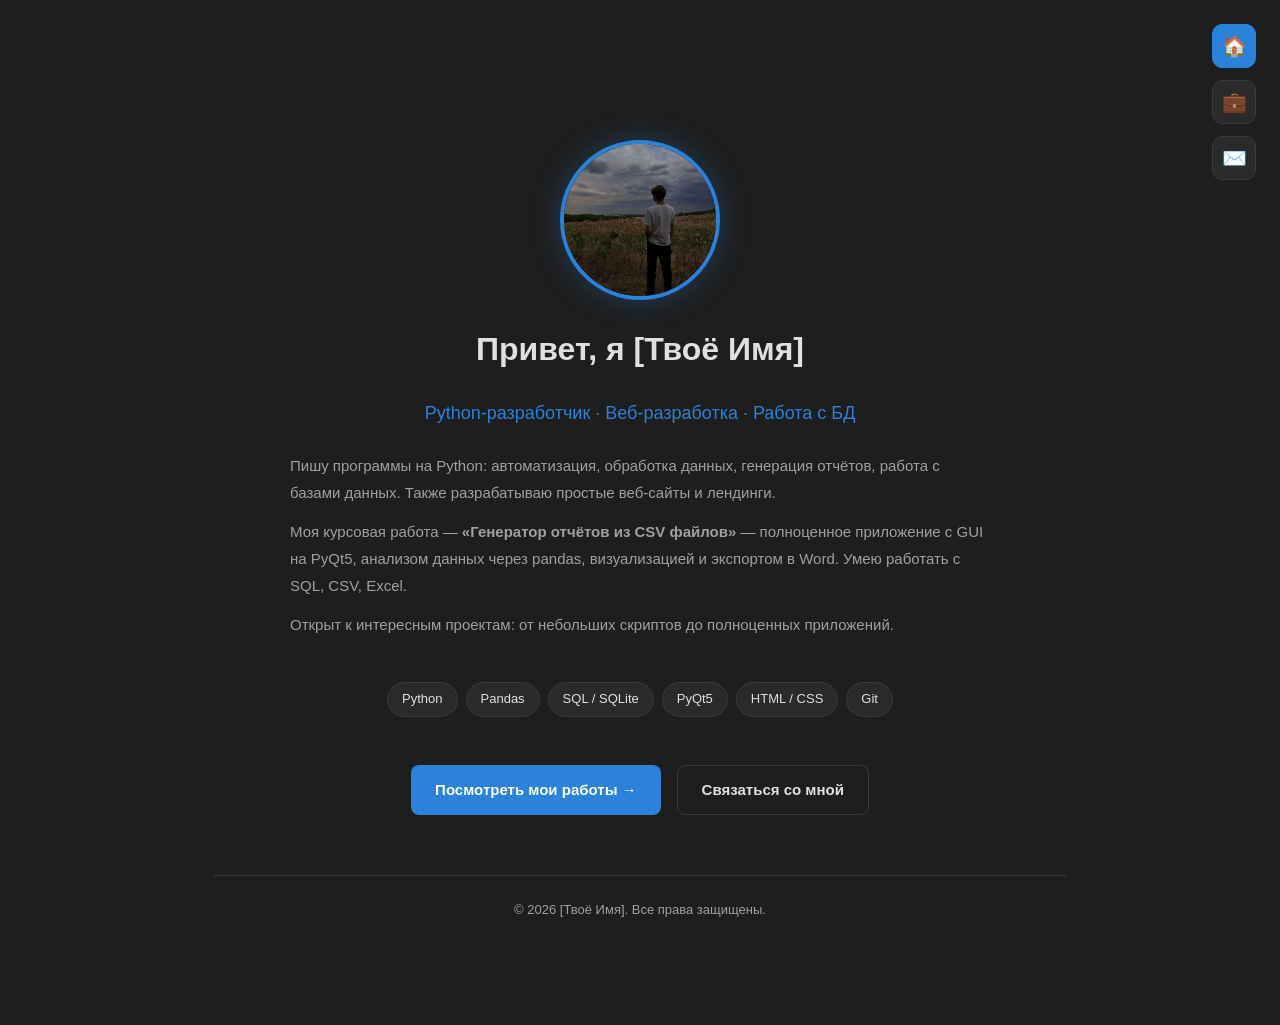
==== index.html @ 94fbabbf "Frontend: portfolio site" ====
<!DOCTYPE html>
<html lang="ru">
<head>
  <meta charset="UTF-8">
  <meta name="viewport" content="width=device-width, initial-scale=1.0">
  <title>Главная — Портфолио</title>
  <link rel="stylesheet" href="css/style.css">
</head>
<body>

  <!-- Меню -->
  <nav class="nav">
    <a href="index.html" class="nav-item active">
      <span class="nav-label">Главная</span>
      <span class="nav-icon">🏠</span>
    </a>
    <a href="works.html" class="nav-item">
      <span class="nav-label">Работы</span>
      <span class="nav-icon">💼</span>
    </a>
    <a href="contact.html" class="nav-item">
      <span class="nav-label">Связаться</span>
      <span class="nav-icon">✉️</span>
    </a>
  </nav>

  <main class="container">
    <section class="hero">
      <img src="images/avatar.jpg" alt="Моё фото" class="avatar">
      <h1>Привет, я [Твоё Имя]</h1>
      <p class="subtitle">Python-разработчик · Веб-разработка · Работа с БД</p>

      <div class="about-text">
        <p>Пишу программы на Python: автоматизация, обработка данных, генерация отчётов, работа с базами данных. Также разрабатываю простые веб-сайты и лендинги.</p>
        <p>Моя курсовая работа — <strong>«Генератор отчётов из CSV файлов»</strong> — полноценное приложение с GUI на PyQt5, анализом данных через pandas, визуализацией и экспортом в Word. Умею работать с SQL, CSV, Excel.</p>
        <p>Открыт к интересным проектам: от небольших скриптов до полноценных приложений.</p>
      </div>

      <div class="skills">
        <span class="skill-tag">Python</span>
        <span class="skill-tag">Pandas</span>
        <span class="skill-tag">SQL / SQLite</span>
        <span class="skill-tag">PyQt5</span>
        <span class="skill-tag">HTML / CSS</span>
        <span class="skill-tag">Git</span>
      </div>

      <div class="buttons">
        <a href="works.html" class="btn btn-primary">Посмотреть мои работы →</a>
        <a href="contact.html" class="btn btn-outline">Связаться со мной</a>
      </div>
    </section>

    <footer>© 2026 [Твоё Имя]. Все права защищены.</footer>
  </main>

</body>
</html>
---- css/style.css ----
/* css/style.css */
* {
  margin: 0;
  padding: 0;
  box-sizing: border-box;
}

:root {
  --bg: #1e1e1e;
  --bg-card: #2a2a2a;
  --text: #e0e0e0;
  --text-muted: #a0a0a0;
  --accent: #2a82da;
  --accent-hover: #3a92ea;
  --border: #3a3a3a;
}

body {
  font-family: 'Segoe UI', Arial, sans-serif;
  background: var(--bg);
  color: var(--text);
  line-height: 1.6;
  min-height: 100vh;
}

/* === Меню справа сверху === */
.nav {
  position: fixed;
  top: 24px;
  right: 24px;
  display: flex;
  flex-direction: column;
  gap: 12px;
  z-index: 100;
}

.nav-item {
  display: flex;
  align-items: center;
  justify-content: flex-end;
  gap: 0;
  text-decoration: none;
  color: var(--text);
  cursor: pointer;
  transition: gap 0.3s ease;
}

/* При наведении — иконка отодвигается влево, появляется текст */
.nav-item:hover {
  gap: 10px;
}

.nav-item .nav-label {
  opacity: 0;
  transform: translateX(10px);
  transition: opacity 0.3s ease, transform 0.3s ease;
  font-size: 14px;
  white-space: nowrap;
  background: var(--bg-card);
  padding: 4px 10px;
  border-radius: 6px;
  border: 1px solid var(--border);
}

.nav-item:hover .nav-label {
  opacity: 1;
  transform: translateX(0);
}

.nav-icon {
  width: 44px;
  height: 44px;
  display: flex;
  align-items: center;
  justify-content: center;
  background: var(--bg-card);
  border: 1px solid var(--border);
  border-radius: 10px;
  font-size: 20px;
  transition: background 0.3s ease, border-color 0.3s ease;
  flex-shrink: 0;
}

.nav-item:hover .nav-icon {
  background: var(--accent);
  border-color: var(--accent);
}

.nav-item.active .nav-icon {
  background: var(--accent);
  border-color: var(--accent);
}

/* === Контент === */
.container {
  max-width: 900px;
  margin: 0 auto;
  padding: 100px 24px 80px;
}

/* Главная */
.hero {
  display: flex;
  flex-direction: column;
  align-items: center;
  text-align: center;
  gap: 24px;
  padding-top: 40px;
}

.avatar {
  width: 160px;
  height: 160px;
  border-radius: 50%;
  object-fit: cover;
  border: 4px solid var(--accent);
  box-shadow: 0 0 30px rgba(42, 130, 218, 0.3);
}

.hero h1 {
  font-size: 32px;
  font-weight: 700;
}

.hero .subtitle {
  font-size: 18px;
  color: var(--accent);
  font-weight: 500;
}

.about-text {
  max-width: 700px;
  text-align: left;
  color: var(--text-muted);
  font-size: 15px;
  line-height: 1.8;
}

.about-text p {
  margin-bottom: 12px;
}

.skills {
  display: flex;
  flex-wrap: wrap;
  gap: 8px;
  justify-content: center;
  margin-top: 8px;
}

.skill-tag {
  background: var(--bg-card);
  border: 1px solid var(--border);
  padding: 6px 14px;
  border-radius: 20px;
  font-size: 13px;
  color: var(--text);
}

/* Кнопки */
.buttons {
  display: flex;
  gap: 16px;
  flex-wrap: wrap;
  justify-content: center;
  margin-top: 24px;
}

.btn {
  display: inline-flex;
  align-items: center;
  gap: 8px;
  padding: 12px 24px;
  border-radius: 8px;
  text-decoration: none;
  font-weight: 600;
  font-size: 15px;
  border: none;
  cursor: pointer;
  transition: transform 0.2s ease, background 0.3s ease, box-shadow 0.3s ease;
}

.btn-primary {
  background: var(--accent);
  color: white;
}

.btn-primary:hover {
  background: var(--accent-hover);
  transform: translateY(-2px);
  box-shadow: 0 8px 20px rgba(42, 130, 218, 0.3);
}

.btn-outline {
  background: transparent;
  color: var(--text);
  border: 1px solid var(--border);
}

.btn-outline:hover {
  border-color: var(--accent);
  color: var(--accent);
  transform: translateY(-2px);
}

/* === Работы === */
.page-title {
  font-size: 28px;
  margin-bottom: 8px;
}

.page-subtitle {
  color: var(--text-muted);
  margin-bottom: 32px;
}

.projects {
  display: grid;
  grid-template-columns: 1fr;
  gap: 24px;
}

.project-card {
  background: var(--bg-card);
  border: 1px solid var(--border);
  border-radius: 12px;
  padding: 24px;
  transition: transform 0.2s ease, border-color 0.3s ease;
}

.project-card:hover {
  transform: translateY(-4px);
  border-color: var(--accent);
}

.project-card h3 {
  font-size: 20px;
  margin-bottom: 8px;
}

.project-card .project-desc {
  color: var(--text-muted);
  font-size: 14px;
  margin-bottom: 16px;
}

.project-tech {
  display: flex;
  flex-wrap: wrap;
  gap: 6px;
  margin-bottom: 16px;
}

.tech-tag {
  background: rgba(42, 130, 218, 0.15);
  color: var(--accent);
  padding: 4px 10px;
  border-radius: 6px;
  font-size: 12px;
  font-weight: 500;
}

.project-links {
  display: flex;
  gap: 12px;
  flex-wrap: wrap;
}

.project-links .btn {
  padding: 8px 16px;
  font-size: 13px;
}

.project-image {
  width: 100%;
  border-radius: 8px;
  margin-bottom: 16px;
  border: 1px solid var(--border);
}

/* === Контакты === */
.contact-form {
  background: var(--bg-card);
  border: 1px solid var(--border);
  border-radius: 12px;
  padding: 32px;
  max-width: 600px;
  margin: 0 auto;
}

.form-group {
  margin-bottom: 20px;
}

.form-group label {
  display: block;
  margin-bottom: 8px;
  font-size: 14px;
  color: var(--text);
  font-weight: 500;
}

.form-group input,
.form-group select,
.form-group textarea {
  width: 100%;
  padding: 12px 14px;
  background: var(--bg);
  border: 1px solid var(--border);
  border-radius: 8px;
  color: var(--text);
  font-size: 14px;
  font-family: inherit;
  transition: border-color 0.3s ease;
}

.form-group input:focus,
.form-group select:focus,
.form-group textarea:focus {
  outline: none;
  border-color: var(--accent);
}

.form-group textarea {
  resize: vertical;
  min-height: 120px;
}

.form-group select {
  cursor: pointer;
}

.form-note {
  font-size: 13px;
  color: var(--text-muted);
  margin-top: 16px;
  text-align: center;
}

/* Уведомление */
.toast {
  position: fixed;
  bottom: 24px;
  left: 50%;
  transform: translateX(-50%) translateY(100px);
  background: var(--accent);
  color: white;
  padding: 14px 24px;
  border-radius: 8px;
  font-size: 14px;
  font-weight: 500;
  opacity: 0;
  transition: all 0.4s ease;
  z-index: 200;
}

.toast.show {
  transform: translateX(-50%) translateY(0);
  opacity: 1;
}

/* Футер */
footer {
  text-align: center;
  padding: 24px;
  color: var(--text-muted);
  font-size: 13px;
  border-top: 1px solid var(--border);
  margin-top: 60px;
}

/* Адаптив */
@media (max-width: 600px) {
  .nav {
    top: 12px;
    right: 12px;
    flex-direction: row;
  }
  .nav-item:hover {
    gap: 0;
  }
  .nav-item .nav-label {
    display: none;
  }
  .container {
    padding: 80px 16px 60px;
  }
  .hero h1 { font-size: 24px; }
  .avatar { width: 120px; height: 120px; }
}
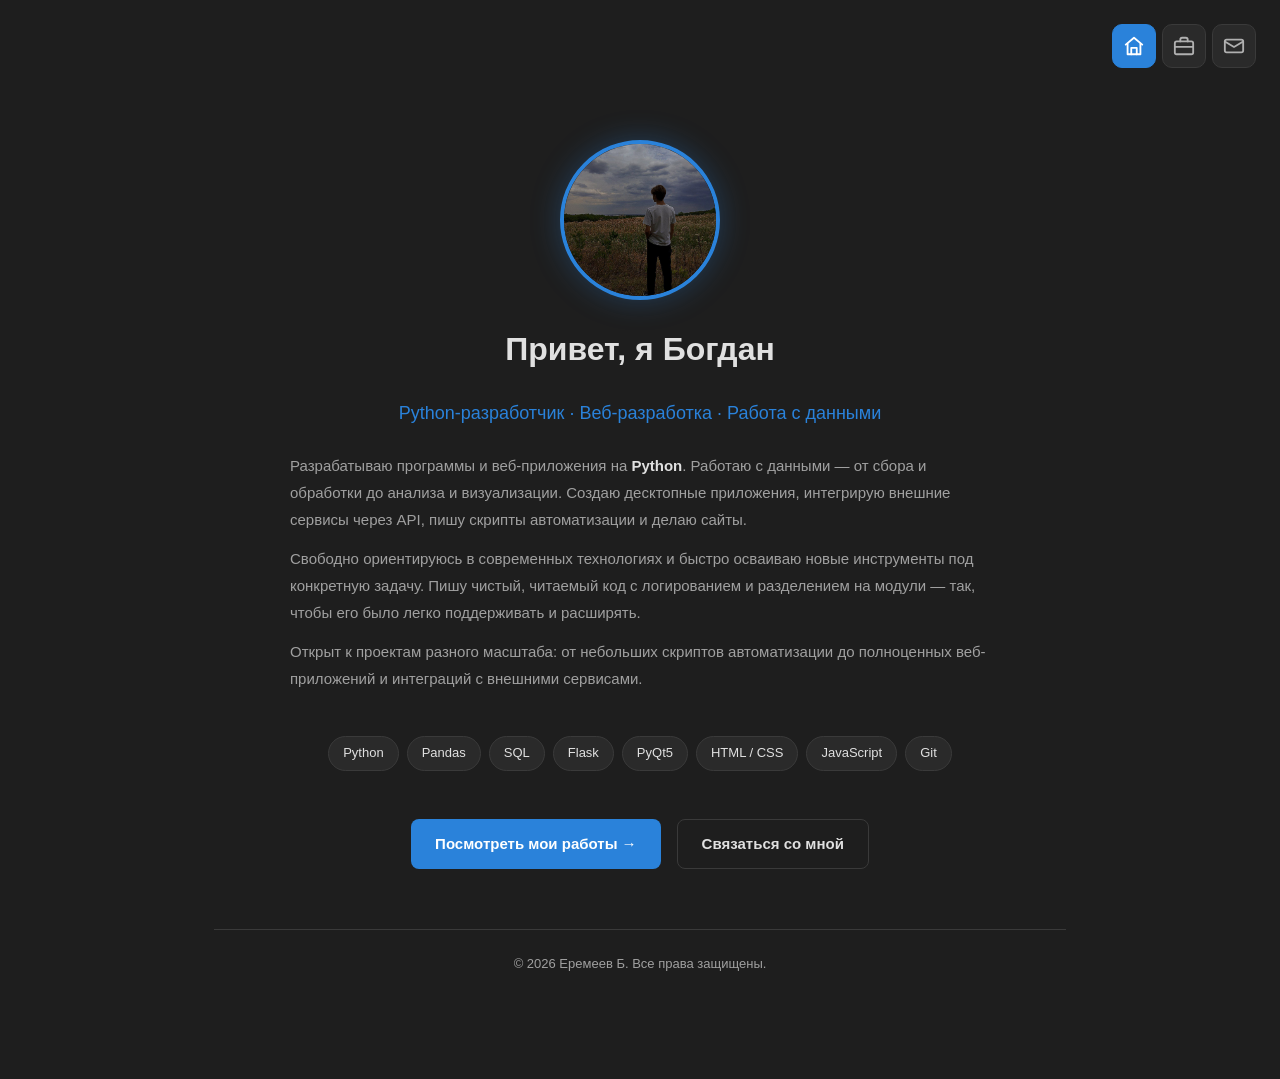
==== commit e3af3cba: "Update works layout: horizontal cards, remove excel screenshot, fix nav" ====
--- a/index.html
+++ b/index.html
@@ -8,40 +8,58 @@
 </head>
 <body>
 
-  <!-- Меню -->
   <nav class="nav">
     <a href="index.html" class="nav-item active">
+      <span class="nav-icon">
+        <svg viewBox="0 0 24 24" xmlns="http://www.w3.org/2000/svg">
+          <path d="M3 10.5L12 3l9 7.5"/>
+          <path d="M5 9.5V21h14V9.5"/>
+          <path d="M9 21V14h6v7"/>
+        </svg>
+      </span>
       <span class="nav-label">Главная</span>
-      <span class="nav-icon">🏠</span>
     </a>
     <a href="works.html" class="nav-item">
+      <span class="nav-icon">
+        <svg viewBox="0 0 24 24" xmlns="http://www.w3.org/2000/svg">
+          <rect x="2" y="7" width="20" height="14" rx="2"/>
+          <path d="M8 7V5a2 2 0 0 1 2-2h4a2 2 0 0 1 2 2v2"/>
+          <path d="M2 13h20"/>
+        </svg>
+      </span>
       <span class="nav-label">Работы</span>
-      <span class="nav-icon">💼</span>
     </a>
     <a href="contact.html" class="nav-item">
+      <span class="nav-icon">
+        <svg viewBox="0 0 24 24" xmlns="http://www.w3.org/2000/svg">
+          <rect x="2" y="5" width="20" height="14" rx="2"/>
+          <path d="M2 7l10 6 10-6"/>
+        </svg>
+      </span>
       <span class="nav-label">Связаться</span>
-      <span class="nav-icon">✉️</span>
     </a>
   </nav>
 
   <main class="container">
     <section class="hero">
       <img src="images/avatar.jpg" alt="Моё фото" class="avatar">
-      <h1>Привет, я [Твоё Имя]</h1>
-      <p class="subtitle">Python-разработчик · Веб-разработка · Работа с БД</p>
+      <h1>Привет, я Богдан</h1>
+      <p class="subtitle">Python-разработчик · Веб-разработка · Работа с данными</p>
 
       <div class="about-text">
-        <p>Пишу программы на Python: автоматизация, обработка данных, генерация отчётов, работа с базами данных. Также разрабатываю простые веб-сайты и лендинги.</p>
-        <p>Моя курсовая работа — <strong>«Генератор отчётов из CSV файлов»</strong> — полноценное приложение с GUI на PyQt5, анализом данных через pandas, визуализацией и экспортом в Word. Умею работать с SQL, CSV, Excel.</p>
-        <p>Открыт к интересным проектам: от небольших скриптов до полноценных приложений.</p>
+        <p>Разрабатываю программы и веб-приложения на <strong>Python</strong>. Работаю с данными — от сбора и обработки до анализа и визуализации. Создаю десктопные приложения, интегрирую внешние сервисы через API, пишу скрипты автоматизации и делаю сайты.</p>
+        <p>Свободно ориентируюсь в современных технологиях и быстро осваиваю новые инструменты под конкретную задачу. Пишу чистый, читаемый код с логированием и разделением на модули — так, чтобы его было легко поддерживать и расширять.</p>
+        <p>Открыт к проектам разного масштаба: от небольших скриптов автоматизации до полноценных веб-приложений и интеграций с внешними сервисами.</p>
       </div>
 
       <div class="skills">
         <span class="skill-tag">Python</span>
         <span class="skill-tag">Pandas</span>
-        <span class="skill-tag">SQL / SQLite</span>
+        <span class="skill-tag">SQL</span>
+        <span class="skill-tag">Flask</span>
         <span class="skill-tag">PyQt5</span>
         <span class="skill-tag">HTML / CSS</span>
+        <span class="skill-tag">JavaScript</span>
         <span class="skill-tag">Git</span>
       </div>
 
@@ -51,7 +69,7 @@
       </div>
     </section>
 
-    <footer>© 2026 [Твоё Имя]. Все права защищены.</footer>
+    <footer>© 2026 Еремеев Б. Все права защищены.</footer>
   </main>
 
 </body>
--- a/css/style.css
+++ b/css/style.css
@@ -29,42 +29,44 @@
   top: 24px;
   right: 24px;
   display: flex;
+  flex-direction: row;
+  gap: 6px;
+  z-index: 100;
+}
+
+.nav-item {
+  position: relative;
+  display: flex;
   flex-direction: column;
-  gap: 12px;
-  z-index: 100;
-}
-
-.nav-item {
-  display: flex;
   align-items: center;
-  justify-content: flex-end;
-  gap: 0;
+  justify-content: center;
   text-decoration: none;
   color: var(--text);
   cursor: pointer;
-  transition: gap 0.3s ease;
-}
-
-/* При наведении — иконка отодвигается влево, появляется текст */
-.nav-item:hover {
-  gap: 10px;
-}
-
+}
+
+/* Текст снизу от иконки */
 .nav-item .nav-label {
-  opacity: 0;
-  transform: translateX(10px);
-  transition: opacity 0.3s ease, transform 0.3s ease;
-  font-size: 14px;
+  position: absolute;
+  top: 100%;
+  left: 50%;
+  transform: translate(-50%, -6px);
+  margin-top: 8px;
+  font-size: 12px;
   white-space: nowrap;
   background: var(--bg-card);
   padding: 4px 10px;
   border-radius: 6px;
   border: 1px solid var(--border);
+  color: var(--text);
+  opacity: 0;
+  pointer-events: none;
+  transition: opacity 0.3s ease, transform 0.3s ease;
 }
 
 .nav-item:hover .nav-label {
   opacity: 1;
-  transform: translateX(0);
+  transform: translate(-50%, 0);
 }
 
 .nav-icon {
@@ -76,19 +78,31 @@
   background: var(--bg-card);
   border: 1px solid var(--border);
   border-radius: 10px;
-  font-size: 20px;
-  transition: background 0.3s ease, border-color 0.3s ease;
+  transition: background 0.3s ease, border-color 0.3s ease, color 0.3s ease;
   flex-shrink: 0;
+  color: #b0b0b0;
+}
+
+.nav-icon svg {
+  width: 22px;
+  height: 22px;
+  stroke: currentColor;
+  fill: none;
+  stroke-width: 2;
+  stroke-linecap: round;
+  stroke-linejoin: round;
 }
 
 .nav-item:hover .nav-icon {
   background: var(--accent);
   border-color: var(--accent);
+  color: #ffffff;
 }
 
 .nav-item.active .nav-icon {
   background: var(--accent);
   border-color: var(--accent);
+  color: #ffffff;
 }
 
 /* === Контент === */
@@ -138,6 +152,10 @@
 
 .about-text p {
   margin-bottom: 12px;
+}
+
+.about-text strong {
+  color: var(--text);
 }
 
 .skills {
@@ -224,13 +242,43 @@
   background: var(--bg-card);
   border: 1px solid var(--border);
   border-radius: 12px;
-  padding: 24px;
+  overflow: hidden;
   transition: transform 0.2s ease, border-color 0.3s ease;
 }
 
 .project-card:hover {
   transform: translateY(-4px);
   border-color: var(--accent);
+}
+
+/* Горизонтальная раскладка: слева скрин, справа текст */
+.project-layout {
+  display: flex;
+  gap: 20px;
+  padding: 20px;
+  align-items: flex-start;
+}
+
+.project-image-col {
+  flex: 0 0 320px;
+  max-width: 320px;
+}
+
+.project-main-image {
+  width: 100%;
+  height: 200px;
+  object-fit: cover;
+  border-radius: 8px;
+  border: 1px solid var(--border);
+  background: #181818;
+  display: block;
+}
+
+.project-body {
+  flex: 1;
+  display: flex;
+  flex-direction: column;
+  padding: 0;
 }
 
 .project-card h3 {
@@ -264,6 +312,7 @@
   display: flex;
   gap: 12px;
   flex-wrap: wrap;
+  margin-top: auto;
 }
 
 .project-links .btn {
@@ -271,11 +320,78 @@
   font-size: 13px;
 }
 
-.project-image {
+/* Развёрнутая часть проекта */
+.project-details {
+  max-height: 0;
+  overflow: hidden;
+  transition: max-height 0.5s ease;
+}
+
+.project-details.expanded {
+  max-height: 2000px;
+}
+
+.project-details-inner {
+  padding: 16px 24px 24px;
+  border-top: 1px solid var(--border);
+  margin-top: 0;
+}
+
+.project-details-inner h4 {
+  font-size: 16px;
+  margin-bottom: 12px;
+  color: var(--accent);
+  margin-top: 16px;
+}
+
+.project-details-inner h4:first-child {
+  margin-top: 0;
+}
+
+.project-details-inner p {
+  color: var(--text-muted);
+  font-size: 14px;
+  margin-bottom: 16px;
+}
+
+.gallery {
+  display: grid;
+  grid-template-columns: repeat(auto-fit, minmax(200px, 1fr));
+  gap: 12px;
+  margin-top: 12px;
+}
+
+.gallery img {
   width: 100%;
+  height: 160px;
+  object-fit: cover;
   border-radius: 8px;
-  margin-bottom: 16px;
-  border: 1px solid var(--border);
+  border: 1px solid var(--border);
+  cursor: pointer;
+  transition: transform 0.2s ease, border-color 0.3s ease;
+}
+
+.gallery img:hover {
+  transform: scale(1.03);
+  border-color: var(--accent);
+}
+
+/* Карточка проекта без картинки (вертикальная) */
+.project-card--no-image .project-body {
+  padding: 24px;
+}
+
+.project-card--no-image h3 {
+  margin-bottom: 12px;
+}
+
+.project-details-inner code {
+  background: #181818;
+  color: var(--accent);
+  padding: 2px 6px;
+  border-radius: 4px;
+  font-family: 'Consolas', monospace;
+  font-size: 13px;
 }
 
 /* === Контакты === */
@@ -352,6 +468,7 @@
   opacity: 0;
   transition: all 0.4s ease;
   z-index: 200;
+  pointer-events: none;
 }
 
 .toast.show {
@@ -369,15 +486,27 @@
   margin-top: 60px;
 }
 
-/* Адаптив */
+/* === Адаптив === */
+@media (max-width: 700px) {
+  .project-layout {
+    flex-direction: column;
+  }
+  .project-image-col {
+    flex: 0 0 auto;
+    max-width: 100%;
+    width: 100%;
+  }
+  .project-main-image {
+    height: 200px;
+  }
+}
+
 @media (max-width: 600px) {
   .nav {
     top: 12px;
     right: 12px;
     flex-direction: row;
-  }
-  .nav-item:hover {
-    gap: 0;
+    gap: 6px;
   }
   .nav-item .nav-label {
     display: none;
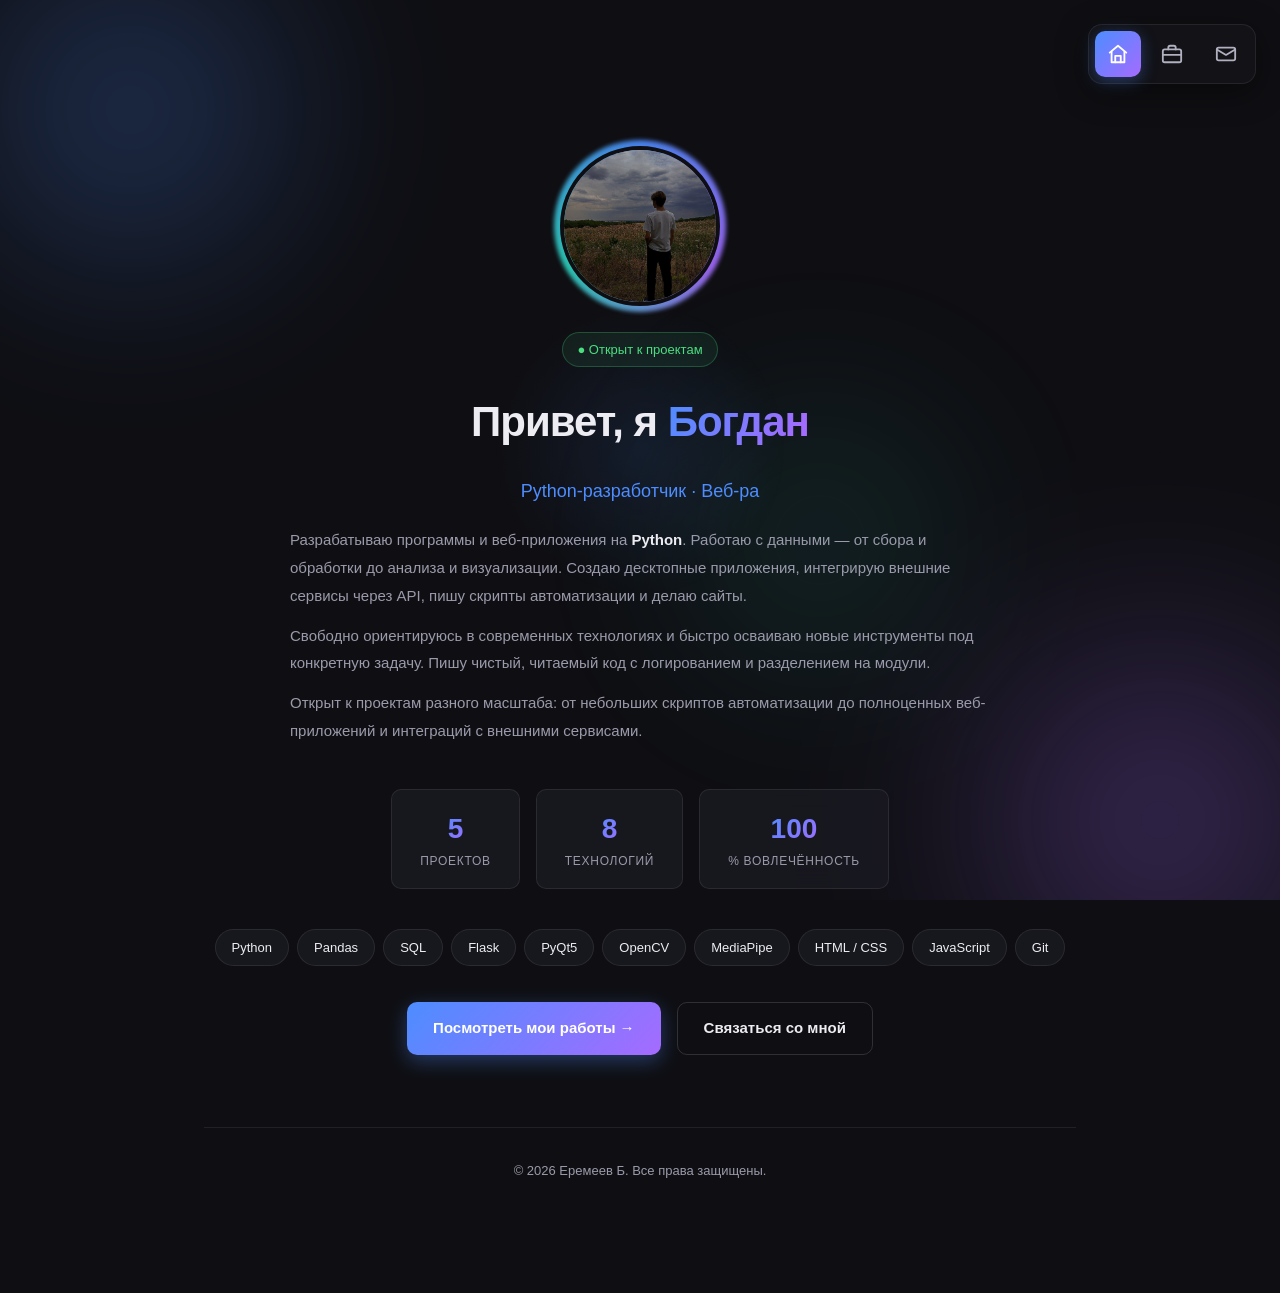
==== commit 248af0e6: "feat: редизайн сайта + проект Gesture App + картинки проектов 1:1" ====
--- a/index.html
+++ b/index.html
@@ -3,10 +3,21 @@
 <head>
   <meta charset="UTF-8">
   <meta name="viewport" content="width=device-width, initial-scale=1.0">
+  <meta name="description" content="Портфолио Богдана — Python-разработчик, веб и данные">
   <title>Главная — Портфолио</title>
   <link rel="stylesheet" href="css/style.css">
 </head>
 <body>
+
+  <!-- Анимированный фон -->
+  <div class="bg-orbs">
+    <span class="orb orb-1"></span>
+    <span class="orb orb-2"></span>
+    <span class="orb orb-3"></span>
+  </div>
+
+  <!-- Свечение за курсором -->
+  <div class="cursor-glow" id="cursorGlow"></div>
 
   <nav class="nav">
     <a href="index.html" class="nav-item active">
@@ -41,15 +52,35 @@
   </nav>
 
   <main class="container">
-    <section class="hero">
-      <img src="images/avatar.jpg" alt="Моё фото" class="avatar">
-      <h1>Привет, я Богдан</h1>
-      <p class="subtitle">Python-разработчик · Веб-разработка · Работа с данными</p>
+
+    <section class="hero reveal">
+      <div class="avatar-wrap">
+        <div class="avatar-ring"></div>
+        <img src="images/avatar.jpg" alt="Моё фото" class="avatar">
+      </div>
+      <span class="hero-badge">● Открыт к проектам</span>
+      <h1 class="hero-title">Привет, я <span class="gradient-text">Богдан</span></h1>
+      <p class="subtitle" id="typewriter" data-text="Python-разработчик · Веб-разработка · Работа с данными"></p>
 
       <div class="about-text">
         <p>Разрабатываю программы и веб-приложения на <strong>Python</strong>. Работаю с данными — от сбора и обработки до анализа и визуализации. Создаю десктопные приложения, интегрирую внешние сервисы через API, пишу скрипты автоматизации и делаю сайты.</p>
-        <p>Свободно ориентируюсь в современных технологиях и быстро осваиваю новые инструменты под конкретную задачу. Пишу чистый, читаемый код с логированием и разделением на модули — так, чтобы его было легко поддерживать и расширять.</p>
+        <p>Свободно ориентируюсь в современных технологиях и быстро осваиваю новые инструменты под конкретную задачу. Пишу чистый, читаемый код с логированием и разделением на модули.</p>
         <p>Открыт к проектам разного масштаба: от небольших скриптов автоматизации до полноценных веб-приложений и интеграций с внешними сервисами.</p>
+      </div>
+
+      <div class="stats">
+        <div class="stat">
+          <span class="stat-num" data-count="5">0</span>
+          <span class="stat-label">проектов</span>
+        </div>
+        <div class="stat">
+          <span class="stat-num" data-count="8">0</span>
+          <span class="stat-label">технологий</span>
+        </div>
+        <div class="stat">
+          <span class="stat-num" data-count="100">0</span>
+          <span class="stat-label">% вовлечённость</span>
+        </div>
       </div>
 
       <div class="skills">
@@ -58,6 +89,8 @@
         <span class="skill-tag">SQL</span>
         <span class="skill-tag">Flask</span>
         <span class="skill-tag">PyQt5</span>
+        <span class="skill-tag">OpenCV</span>
+        <span class="skill-tag">MediaPipe</span>
         <span class="skill-tag">HTML / CSS</span>
         <span class="skill-tag">JavaScript</span>
         <span class="skill-tag">Git</span>
@@ -72,5 +105,8 @@
     <footer>© 2026 Еремеев Б. Все права защищены.</footer>
   </main>
 
+  <button class="to-top" id="toTop" aria-label="Наверх">↑</button>
+
+  <script src="js/main.js"></script>
 </body>
 </html>
--- a/css/style.css
+++ b/css/style.css
@@ -1,4 +1,4 @@
-/* css/style.css */
+/* === Базовые стили === */
 * {
   margin: 0;
   padding: 0;
@@ -6,22 +6,91 @@
 }
 
 :root {
-  --bg: #1e1e1e;
-  --bg-card: #2a2a2a;
-  --text: #e0e0e0;
-  --text-muted: #a0a0a0;
-  --accent: #2a82da;
-  --accent-hover: #3a92ea;
-  --border: #3a3a3a;
-}
+  --bg: #0f0f13;
+  --bg-soft: #16161c;
+  --bg-card: rgba(28, 28, 36, 0.7);
+  --bg-card-solid: #1c1c24;
+  --text: #ececf2;
+  --text-muted: #9a9aab;
+  --accent: #4d8dff;
+  --accent-2: #a56bff;
+  --accent-hover: #6a9dff;
+  --border: rgba(255, 255, 255, 0.08);
+  --border-strong: rgba(255, 255, 255, 0.14);
+  --glow: rgba(77, 141, 255, 0.35);
+  --radius: 16px;
+  --radius-sm: 10px;
+  --shadow: 0 8px 32px rgba(0, 0, 0, 0.45);
+  --shadow-hover: 0 20px 48px rgba(0, 0, 0, 0.6);
+  --transition: 0.3s cubic-bezier(0.2, 0.8, 0.2, 1);
+}
+
+html { scroll-behavior: smooth; }
 
 body {
-  font-family: 'Segoe UI', Arial, sans-serif;
+  font-family: 'Segoe UI', 'Inter', Arial, sans-serif;
   background: var(--bg);
   color: var(--text);
-  line-height: 1.6;
+  line-height: 1.65;
   min-height: 100vh;
-}
+  overflow-x: hidden;
+  position: relative;
+  -webkit-font-smoothing: antialiased;
+}
+
+::selection { background: var(--accent); color: #fff; }
+
+/* === Анимированные фоновые блики === */
+.bg-orbs {
+  position: fixed;
+  inset: 0;
+  pointer-events: none;
+  z-index: 0;
+  overflow: hidden;
+}
+.orb {
+  position: absolute;
+  border-radius: 50%;
+  filter: blur(90px);
+  opacity: 0.35;
+  animation: float 18s ease-in-out infinite;
+}
+.orb-1 {
+  width: 460px; height: 460px;
+  background: radial-gradient(circle, var(--accent), transparent 70%);
+  top: -120px; left: -100px;
+}
+.orb-2 {
+  width: 520px; height: 520px;
+  background: radial-gradient(circle, var(--accent-2), transparent 70%);
+  bottom: -180px; right: -140px;
+  animation-delay: -6s;
+}
+.orb-3 {
+  width: 360px; height: 360px;
+  background: radial-gradient(circle, #2dd4bf, transparent 70%);
+  top: 40%; left: 50%;
+  opacity: 0.18;
+  animation-delay: -12s;
+}
+@keyframes float {
+  0%, 100% { transform: translate(0, 0) scale(1); }
+  33% { transform: translate(40px, -30px) scale(1.08); }
+  66% { transform: translate(-30px, 30px) scale(0.95); }
+}
+
+/* === Свечение за курсором === */
+.cursor-glow {
+  position: fixed;
+  width: 320px; height: 320px;
+  border-radius: 50%;
+  background: radial-gradient(circle, rgba(77, 141, 255, 0.10), transparent 65%);
+  pointer-events: none;
+  transform: translate(-50%, -50%);
+  transition: opacity 0.3s ease;
+  z-index: 1;
+}
+@media (pointer: coarse) { .cursor-glow { display: none; } }
 
 /* === Меню справа сверху === */
 .nav {
@@ -30,14 +99,20 @@
   right: 24px;
   display: flex;
   flex-direction: row;
-  gap: 6px;
+  gap: 8px;
   z-index: 100;
+  padding: 6px;
+  background: rgba(22, 22, 28, 0.55);
+  backdrop-filter: blur(16px);
+  -webkit-backdrop-filter: blur(16px);
+  border: 1px solid var(--border);
+  border-radius: 14px;
+  box-shadow: var(--shadow);
 }
 
 .nav-item {
   position: relative;
   display: flex;
-  flex-direction: column;
   align-items: center;
   justify-content: center;
   text-decoration: none;
@@ -45,7 +120,6 @@
   cursor: pointer;
 }
 
-/* Текст снизу от иконки */
 .nav-item .nav-label {
   position: absolute;
   top: 100%;
@@ -54,7 +128,7 @@
   margin-top: 8px;
   font-size: 12px;
   white-space: nowrap;
-  background: var(--bg-card);
+  background: var(--bg-card-solid);
   padding: 4px 10px;
   border-radius: 6px;
   border: 1px solid var(--border);
@@ -70,17 +144,15 @@
 }
 
 .nav-icon {
-  width: 44px;
-  height: 44px;
+  width: 46px;
+  height: 46px;
   display: flex;
   align-items: center;
   justify-content: center;
-  background: var(--bg-card);
-  border: 1px solid var(--border);
+  background: transparent;
   border-radius: 10px;
-  transition: background 0.3s ease, border-color 0.3s ease, color 0.3s ease;
-  flex-shrink: 0;
-  color: #b0b0b0;
+  transition: background var(--transition), color var(--transition), transform var(--transition);
+  color: #b0b0c0;
 }
 
 .nav-icon svg {
@@ -94,52 +166,106 @@
 }
 
 .nav-item:hover .nav-icon {
-  background: var(--accent);
-  border-color: var(--accent);
+  background: rgba(77, 141, 255, 0.14);
+  color: #fff;
+  transform: translateY(-1px);
+}
+
+.nav-item.active .nav-icon {
+  background: linear-gradient(135deg, var(--accent), var(--accent-2));
   color: #ffffff;
-}
-
-.nav-item.active .nav-icon {
-  background: var(--accent);
-  border-color: var(--accent);
-  color: #ffffff;
-}
-
-/* === Контент === */
+  box-shadow: 0 4px 16px var(--glow);
+}
+
+/* === Контейнер === */
 .container {
-  max-width: 900px;
+  position: relative;
+  z-index: 2;
+  max-width: 920px;
   margin: 0 auto;
-  padding: 100px 24px 80px;
-}
-
-/* Главная */
+  padding: 120px 24px 80px;
+}
+
+/* === Hero === */
 .hero {
   display: flex;
   flex-direction: column;
   align-items: center;
   text-align: center;
-  gap: 24px;
-  padding-top: 40px;
-}
+  gap: 20px;
+  padding-top: 20px;
+}
+
+.avatar-wrap {
+  position: relative;
+  width: 172px;
+  height: 172px;
+  display: flex;
+  align-items: center;
+  justify-content: center;
+}
+.avatar-ring {
+  position: absolute;
+  inset: 0;
+  border-radius: 50%;
+  background: conic-gradient(from 0deg, var(--accent), var(--accent-2), #2dd4bf, var(--accent));
+  animation: spin 8s linear infinite;
+  filter: blur(2px);
+  opacity: 0.9;
+}
+@keyframes spin { to { transform: rotate(360deg); } }
 
 .avatar {
+  position: relative;
   width: 160px;
   height: 160px;
   border-radius: 50%;
   object-fit: cover;
-  border: 4px solid var(--accent);
-  box-shadow: 0 0 30px rgba(42, 130, 218, 0.3);
-}
-
-.hero h1 {
-  font-size: 32px;
-  font-weight: 700;
+  border: 4px solid var(--bg);
+  z-index: 1;
+  transition: transform 0.4s ease;
+}
+.avatar:hover { transform: scale(1.04); }
+
+.hero-badge {
+  display: inline-block;
+  font-size: 13px;
+  color: #4ade80;
+  background: rgba(74, 222, 128, 0.08);
+  border: 1px solid rgba(74, 222, 128, 0.25);
+  padding: 6px 14px;
+  border-radius: 20px;
+  animation: pulse 2s ease-in-out infinite;
+}
+@keyframes pulse {
+  0%, 100% { box-shadow: 0 0 0 0 rgba(74, 222, 128, 0.3); }
+  50% { box-shadow: 0 0 0 8px rgba(74, 222, 128, 0); }
+}
+
+.hero-title {
+  font-size: 42px;
+  font-weight: 800;
+  letter-spacing: -1px;
+}
+
+.gradient-text {
+  background: linear-gradient(120deg, var(--accent), var(--accent-2), #2dd4bf);
+  -webkit-background-clip: text;
+  background-clip: text;
+  color: transparent;
+  background-size: 200% auto;
+  animation: gradientShift 5s ease infinite;
+}
+@keyframes gradientShift {
+  0%, 100% { background-position: 0% 50%; }
+  50% { background-position: 100% 50%; }
 }
 
 .hero .subtitle {
   font-size: 18px;
   color: var(--accent);
   font-weight: 500;
+  min-height: 28px;
 }
 
 .about-text {
@@ -147,17 +273,52 @@
   text-align: left;
   color: var(--text-muted);
   font-size: 15px;
-  line-height: 1.8;
-}
-
-.about-text p {
-  margin-bottom: 12px;
-}
-
-.about-text strong {
-  color: var(--text);
-}
-
+  line-height: 1.85;
+}
+.about-text p { margin-bottom: 12px; }
+.about-text strong { color: var(--text); font-weight: 600; }
+
+/* === Статистика === */
+.stats {
+  display: flex;
+  gap: 16px;
+  flex-wrap: wrap;
+  justify-content: center;
+  margin: 12px 0;
+}
+.stat {
+  display: flex;
+  flex-direction: column;
+  align-items: center;
+  padding: 16px 28px;
+  background: var(--bg-card);
+  backdrop-filter: blur(12px);
+  -webkit-backdrop-filter: blur(12px);
+  border: 1px solid var(--border);
+  border-radius: var(--radius-sm);
+  min-width: 120px;
+  transition: transform var(--transition), border-color var(--transition);
+}
+.stat:hover {
+  transform: translateY(-3px);
+  border-color: var(--border-strong);
+}
+.stat-num {
+  font-size: 28px;
+  font-weight: 800;
+  background: linear-gradient(135deg, var(--accent), var(--accent-2));
+  -webkit-background-clip: text;
+  background-clip: text;
+  color: transparent;
+}
+.stat-label {
+  font-size: 12px;
+  color: var(--text-muted);
+  text-transform: uppercase;
+  letter-spacing: 0.06em;
+}
+
+/* === Навыки === */
 .skills {
   display: flex;
   flex-wrap: wrap;
@@ -165,113 +326,166 @@
   justify-content: center;
   margin-top: 8px;
 }
-
 .skill-tag {
   background: var(--bg-card);
   border: 1px solid var(--border);
-  padding: 6px 14px;
+  padding: 7px 16px;
   border-radius: 20px;
   font-size: 13px;
   color: var(--text);
-}
-
-/* Кнопки */
+  transition: transform var(--transition), border-color var(--transition), background var(--transition);
+}
+.skill-tag:hover {
+  transform: translateY(-2px) scale(1.04);
+  border-color: var(--accent);
+  background: rgba(77, 141, 255, 0.1);
+}
+
+/* === Кнопки === */
 .buttons {
   display: flex;
   gap: 16px;
   flex-wrap: wrap;
   justify-content: center;
-  margin-top: 24px;
+  margin-top: 16px;
 }
 
 .btn {
+  position: relative;
   display: inline-flex;
   align-items: center;
+  justify-content: center;
   gap: 8px;
-  padding: 12px 24px;
-  border-radius: 8px;
+  padding: 13px 26px;
+  border-radius: 10px;
   text-decoration: none;
   font-weight: 600;
   font-size: 15px;
   border: none;
   cursor: pointer;
-  transition: transform 0.2s ease, background 0.3s ease, box-shadow 0.3s ease;
+  overflow: hidden;
+  transition: transform var(--transition), box-shadow var(--transition), background var(--transition), color var(--transition);
 }
 
 .btn-primary {
-  background: var(--accent);
-  color: white;
-}
-
+  background: linear-gradient(135deg, var(--accent), var(--accent-2));
+  color: #fff;
+  box-shadow: 0 6px 20px var(--glow);
+}
 .btn-primary:hover {
-  background: var(--accent-hover);
   transform: translateY(-2px);
-  box-shadow: 0 8px 20px rgba(42, 130, 218, 0.3);
+  box-shadow: 0 12px 32px var(--glow);
 }
 
 .btn-outline {
   background: transparent;
   color: var(--text);
-  border: 1px solid var(--border);
-}
-
+  border: 1px solid var(--border-strong);
+}
 .btn-outline:hover {
   border-color: var(--accent);
   color: var(--accent);
   transform: translateY(-2px);
-}
-
-/* === Работы === */
+  background: rgba(77, 141, 255, 0.06);
+}
+
+.btn-block { width: 100%; }
+
+/* Ripple */
+.btn .ripple {
+  position: absolute;
+  border-radius: 50%;
+  background: rgba(255, 255, 255, 0.5);
+  transform: scale(0);
+  animation: rippleAnim 0.6s linear;
+  pointer-events: none;
+}
+@keyframes rippleAnim {
+  to { transform: scale(4); opacity: 0; }
+}
+
+/* === Заголовки страниц === */
+.page-header {
+  text-align: center;
+  margin-bottom: 40px;
+}
 .page-title {
-  font-size: 28px;
-  margin-bottom: 8px;
-}
-
+  font-size: 36px;
+  font-weight: 800;
+  letter-spacing: -0.5px;
+  margin-bottom: 10px;
+  background: linear-gradient(120deg, #fff, #a8b8ff);
+  -webkit-background-clip: text;
+  background-clip: text;
+  color: transparent;
+}
 .page-subtitle {
   color: var(--text-muted);
-  margin-bottom: 32px;
-}
-
+  font-size: 15px;
+}
+
+/* === Проекты === */
 .projects {
   display: grid;
   grid-template-columns: 1fr;
+  gap: 28px;
+}
+
+.project-card {
+  position: relative;
+  background: var(--bg-card);
+  backdrop-filter: blur(14px);
+  -webkit-backdrop-filter: blur(14px);
+  border: 1px solid var(--border);
+  border-radius: var(--radius);
+  overflow: hidden;
+  transition: transform var(--transition), border-color var(--transition), box-shadow var(--transition);
+}
+.project-card::before {
+  content: "";
+  position: absolute;
+  inset: 0;
+  border-radius: var(--radius);
+  padding: 1px;
+  background: linear-gradient(135deg, transparent 40%, rgba(77, 141, 255, 0.5), transparent 60%);
+  -webkit-mask: linear-gradient(#fff 0 0) content-box, linear-gradient(#fff 0 0);
+  -webkit-mask-composite: xor;
+  mask-composite: exclude;
+  opacity: 0;
+  transition: opacity var(--transition);
+  pointer-events: none;
+}
+.project-card:hover::before { opacity: 1; }
+
+.project-card:hover {
+  transform: translateY(-6px);
+  box-shadow: var(--shadow-hover);
+}
+
+.project-layout {
+  display: flex;
   gap: 24px;
-}
-
-.project-card {
-  background: var(--bg-card);
-  border: 1px solid var(--border);
-  border-radius: 12px;
-  overflow: hidden;
-  transition: transform 0.2s ease, border-color 0.3s ease;
-}
-
-.project-card:hover {
-  transform: translateY(-4px);
-  border-color: var(--accent);
-}
-
-/* Горизонтальная раскладка: слева скрин, справа текст */
-.project-layout {
-  display: flex;
-  gap: 20px;
-  padding: 20px;
+  padding: 24px;
   align-items: flex-start;
 }
 
+/* Все картинки проектов строго 1:1 */
 .project-image-col {
-  flex: 0 0 320px;
-  max-width: 320px;
-}
-
+  flex: 0 0 260px;
+  max-width: 260px;
+}
 .project-main-image {
   width: 100%;
-  height: 200px;
+  aspect-ratio: 1 / 1;
   object-fit: cover;
-  border-radius: 8px;
+  border-radius: 12px;
   border: 1px solid var(--border);
-  background: #181818;
+  background: #131319;
   display: block;
+  transition: transform 0.5s cubic-bezier(0.2, 0.8, 0.2, 1);
+}
+.project-card:hover .project-main-image {
+  transform: scale(1.03);
 }
 
 .project-body {
@@ -280,15 +494,14 @@
   flex-direction: column;
   padding: 0;
 }
-
 .project-card h3 {
-  font-size: 20px;
+  font-size: 21px;
   margin-bottom: 8px;
-}
-
+  font-weight: 700;
+}
 .project-card .project-desc {
   color: var(--text-muted);
-  font-size: 14px;
+  font-size: 14.5px;
   margin-bottom: 16px;
 }
 
@@ -296,16 +509,16 @@
   display: flex;
   flex-wrap: wrap;
   gap: 6px;
-  margin-bottom: 16px;
-}
-
+  margin-bottom: 18px;
+}
 .tech-tag {
-  background: rgba(42, 130, 218, 0.15);
-  color: var(--accent);
-  padding: 4px 10px;
-  border-radius: 6px;
+  background: rgba(77, 141, 255, 0.12);
+  color: #8cb3ff;
+  padding: 4px 11px;
+  border-radius: 7px;
   font-size: 12px;
   font-weight: 500;
+  border: 1px solid rgba(77, 141, 255, 0.18);
 }
 
 .project-links {
@@ -314,99 +527,126 @@
   flex-wrap: wrap;
   margin-top: auto;
 }
-
 .project-links .btn {
-  padding: 8px 16px;
-  font-size: 13px;
-}
-
-/* Развёрнутая часть проекта */
+  padding: 9px 18px;
+  font-size: 13.5px;
+}
+
+/* === Развёрнутая часть === */
 .project-details {
   max-height: 0;
   overflow: hidden;
-  transition: max-height 0.5s ease;
-}
-
-.project-details.expanded {
-  max-height: 2000px;
-}
+  transition: max-height 0.55s cubic-bezier(0.2, 0.8, 0.2, 1);
+}
+.project-details.expanded { max-height: 2400px; }
 
 .project-details-inner {
-  padding: 16px 24px 24px;
+  padding: 0 24px 24px;
   border-top: 1px solid var(--border);
-  margin-top: 0;
-}
-
+  margin-top: 4px;
+  padding-top: 20px;
+}
 .project-details-inner h4 {
   font-size: 16px;
-  margin-bottom: 12px;
+  margin-bottom: 10px;
   color: var(--accent);
-  margin-top: 16px;
-}
-
-.project-details-inner h4:first-child {
-  margin-top: 0;
-}
-
+  margin-top: 18px;
+}
+.project-details-inner h4:first-child { margin-top: 0; }
 .project-details-inner p {
   color: var(--text-muted);
   font-size: 14px;
-  margin-bottom: 16px;
-}
-
+  margin-bottom: 14px;
+  line-height: 1.8;
+}
+.project-details-inner strong { color: var(--text); }
+
+/* Галерея — все превью 1:1 */
 .gallery {
   display: grid;
-  grid-template-columns: repeat(auto-fit, minmax(200px, 1fr));
+  grid-template-columns: repeat(auto-fit, minmax(160px, 1fr));
   gap: 12px;
   margin-top: 12px;
 }
-
 .gallery img {
   width: 100%;
-  height: 160px;
+  aspect-ratio: 1 / 1;
   object-fit: cover;
-  border-radius: 8px;
+  border-radius: 10px;
   border: 1px solid var(--border);
+  cursor: zoom-in;
+  transition: transform 0.25s ease, border-color 0.3s ease, box-shadow 0.3s ease;
+}
+.gallery img:hover {
+  transform: scale(1.04);
+  border-color: var(--accent);
+  box-shadow: 0 8px 24px rgba(77, 141, 255, 0.2);
+}
+
+.project-card--no-image .project-body { padding: 26px; }
+.project-card--no-image h3 { margin-bottom: 12px; }
+
+.project-details-inner code {
+  background: #0c0c10;
+  color: #8cb3ff;
+  padding: 2px 7px;
+  border-radius: 5px;
+  font-family: 'Consolas', 'JetBrains Mono', monospace;
+  font-size: 13px;
+}
+
+/* === Lightbox === */
+.lightbox {
+  position: fixed;
+  inset: 0;
+  background: rgba(5, 5, 10, 0.92);
+  backdrop-filter: blur(8px);
+  -webkit-backdrop-filter: blur(8px);
+  display: flex;
+  align-items: center;
+  justify-content: center;
+  z-index: 1000;
+  opacity: 0;
+  pointer-events: none;
+  transition: opacity 0.3s ease;
+}
+.lightbox.show { opacity: 1; pointer-events: auto; }
+.lightbox img {
+  max-width: 90vw;
+  max-height: 88vh;
+  border-radius: 12px;
+  box-shadow: 0 20px 60px rgba(0, 0, 0, 0.8);
+  transform: scale(0.92);
+  transition: transform 0.3s ease;
+}
+.lightbox.show img { transform: scale(1); }
+.lightbox-close {
+  position: absolute;
+  top: 24px;
+  right: 32px;
+  font-size: 40px;
+  color: #fff;
   cursor: pointer;
-  transition: transform 0.2s ease, border-color 0.3s ease;
-}
-
-.gallery img:hover {
-  transform: scale(1.03);
-  border-color: var(--accent);
-}
-
-/* Карточка проекта без картинки (вертикальная) */
-.project-card--no-image .project-body {
-  padding: 24px;
-}
-
-.project-card--no-image h3 {
-  margin-bottom: 12px;
-}
-
-.project-details-inner code {
-  background: #181818;
-  color: var(--accent);
-  padding: 2px 6px;
-  border-radius: 4px;
-  font-family: 'Consolas', monospace;
-  font-size: 13px;
-}
-
-/* === Контакты === */
+  line-height: 1;
+  opacity: 0.7;
+  transition: opacity 0.2s ease, transform 0.2s ease;
+}
+.lightbox-close:hover { opacity: 1; transform: rotate(90deg); }
+
+/* === Контактная форма === */
 .contact-form {
   background: var(--bg-card);
+  backdrop-filter: blur(14px);
+  -webkit-backdrop-filter: blur(14px);
   border: 1px solid var(--border);
-  border-radius: 12px;
-  padding: 32px;
+  border-radius: var(--radius);
+  padding: 36px;
   max-width: 600px;
   margin: 0 auto;
-}
-
-.form-group {
-  margin-bottom: 20px;
-}
+  box-shadow: var(--shadow);
+}
+
+.form-group { margin-bottom: 20px; }
 
 .form-group label {
   display: block;
@@ -420,14 +660,14 @@
 .form-group select,
 .form-group textarea {
   width: 100%;
-  padding: 12px 14px;
-  background: var(--bg);
-  border: 1px solid var(--border);
-  border-radius: 8px;
+  padding: 13px 15px;
+  background: rgba(10, 10, 14, 0.7);
+  border: 1px solid var(--border-strong);
+  border-radius: 10px;
   color: var(--text);
   font-size: 14px;
   font-family: inherit;
-  transition: border-color 0.3s ease;
+  transition: border-color 0.3s ease, box-shadow 0.3s ease, background 0.3s ease;
 }
 
 .form-group input:focus,
@@ -435,16 +675,22 @@
 .form-group textarea:focus {
   outline: none;
   border-color: var(--accent);
+  box-shadow: 0 0 0 4px rgba(77, 141, 255, 0.12);
+  background: rgba(10, 10, 14, 0.9);
+}
+
+.form-group input::placeholder,
+.form-group textarea::placeholder {
+  color: #5c5c70;
 }
 
 .form-group textarea {
   resize: vertical;
-  min-height: 120px;
-}
-
-.form-group select {
-  cursor: pointer;
-}
+  min-height: 130px;
+}
+
+.form-group select { cursor: pointer; }
+.form-group select option { background: var(--bg-card-solid); color: var(--text); }
 
 .form-note {
   font-size: 13px;
@@ -453,67 +699,117 @@
   text-align: center;
 }
 
-/* Уведомление */
+/* === Toast === */
 .toast {
   position: fixed;
-  bottom: 24px;
+  bottom: 32px;
   left: 50%;
-  transform: translateX(-50%) translateY(100px);
+  transform: translateX(-50%) translateY(120px);
   background: var(--accent);
-  color: white;
-  padding: 14px 24px;
-  border-radius: 8px;
-  font-size: 14px;
+  color: #fff;
+  padding: 15px 28px;
+  border-radius: 12px;
+  font-size: 14.5px;
   font-weight: 500;
+  box-shadow: 0 12px 32px rgba(0, 0, 0, 0.4);
   opacity: 0;
-  transition: all 0.4s ease;
-  z-index: 200;
+  transition: all 0.4s cubic-bezier(0.2, 0.8, 0.2, 1);
+  z-index: 300;
   pointer-events: none;
-}
-
+  max-width: 90vw;
+}
 .toast.show {
   transform: translateX(-50%) translateY(0);
   opacity: 1;
 }
 
-/* Футер */
+/* === Кнопка "наверх" === */
+.to-top {
+  position: fixed;
+  bottom: 32px;
+  right: 32px;
+  width: 48px;
+  height: 48px;
+  border-radius: 50%;
+  border: 1px solid var(--border-strong);
+  background: var(--bg-card);
+  backdrop-filter: blur(12px);
+  -webkit-backdrop-filter: blur(12px);
+  color: var(--text);
+  font-size: 22px;
+  cursor: pointer;
+  display: flex;
+  align-items: center;
+  justify-content: center;
+  opacity: 0;
+  pointer-events: none;
+  transform: translateY(20px);
+  transition: all var(--transition);
+  z-index: 90;
+}
+.to-top.show {
+  opacity: 1;
+  pointer-events: auto;
+  transform: translateY(0);
+}
+.to-top:hover {
+  background: var(--accent);
+  border-color: var(--accent);
+  color: #fff;
+  transform: translateY(-3px);
+  box-shadow: 0 8px 24px var(--glow);
+}
+
+/* === Появление при скролле === */
+.reveal {
+  opacity: 0;
+  transform: translateY(30px);
+  transition: opacity 0.7s cubic-bezier(0.2, 0.8, 0.2, 1), transform 0.7s cubic-bezier(0.2, 0.8, 0.2, 1);
+}
+.reveal.visible {
+  opacity: 1;
+  transform: translateY(0);
+}
+
+/* === Футер === */
 footer {
   text-align: center;
-  padding: 24px;
+  padding: 32px 24px;
   color: var(--text-muted);
   font-size: 13px;
   border-top: 1px solid var(--border);
-  margin-top: 60px;
+  margin-top: 72px;
 }
 
 /* === Адаптив === */
 @media (max-width: 700px) {
-  .project-layout {
-    flex-direction: column;
-  }
+  .project-layout { flex-direction: column; }
   .project-image-col {
     flex: 0 0 auto;
     max-width: 100%;
     width: 100%;
   }
-  .project-main-image {
-    height: 200px;
-  }
+  .project-main-image { height: auto; }
+  .hero-title { font-size: 32px; }
+  .page-title { font-size: 28px; }
+  .stats { gap: 10px; }
+  .stat { padding: 12px 18px; min-width: 100px; }
 }
 
 @media (max-width: 600px) {
   .nav {
     top: 12px;
     right: 12px;
-    flex-direction: row;
-    gap: 6px;
+    padding: 4px;
   }
-  .nav-item .nav-label {
-    display: none;
-  }
-  .container {
-    padding: 80px 16px 60px;
-  }
-  .hero h1 { font-size: 24px; }
-  .avatar { width: 120px; height: 120px; }
+  .nav-item .nav-label { display: none; }
+  .nav-icon { width: 42px; height: 42px; }
+  .container { padding: 100px 16px 60px; }
+  .hero-title { font-size: 26px; }
+  .avatar-wrap { width: 140px; height: 140px; }
+  .avatar { width: 128px; height: 128px; }
+  .contact-form { padding: 24px; }
+  .project-layout { padding: 18px; }
+  .gallery { grid-template-columns: repeat(2, 1fr); }
+  .to-top { bottom: 20px; right: 20px; width: 44px; height: 44px; }
 }
